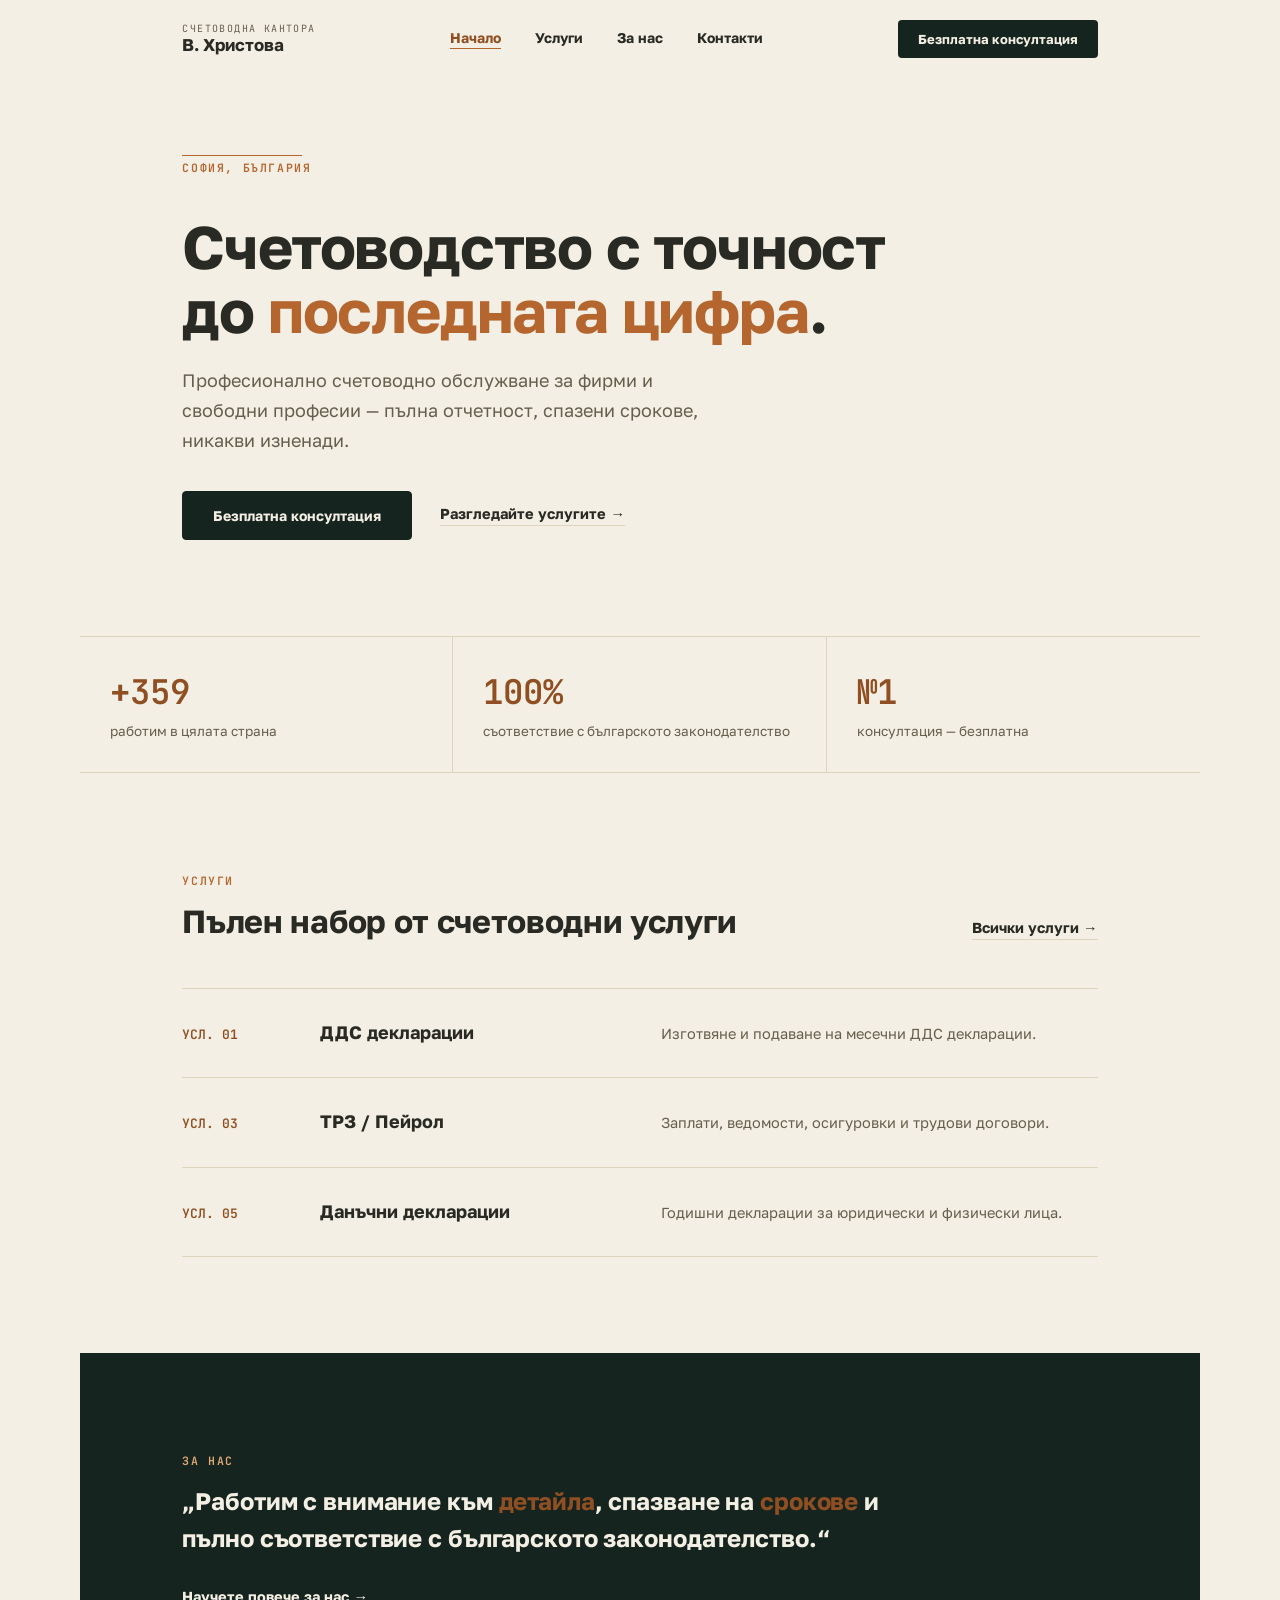
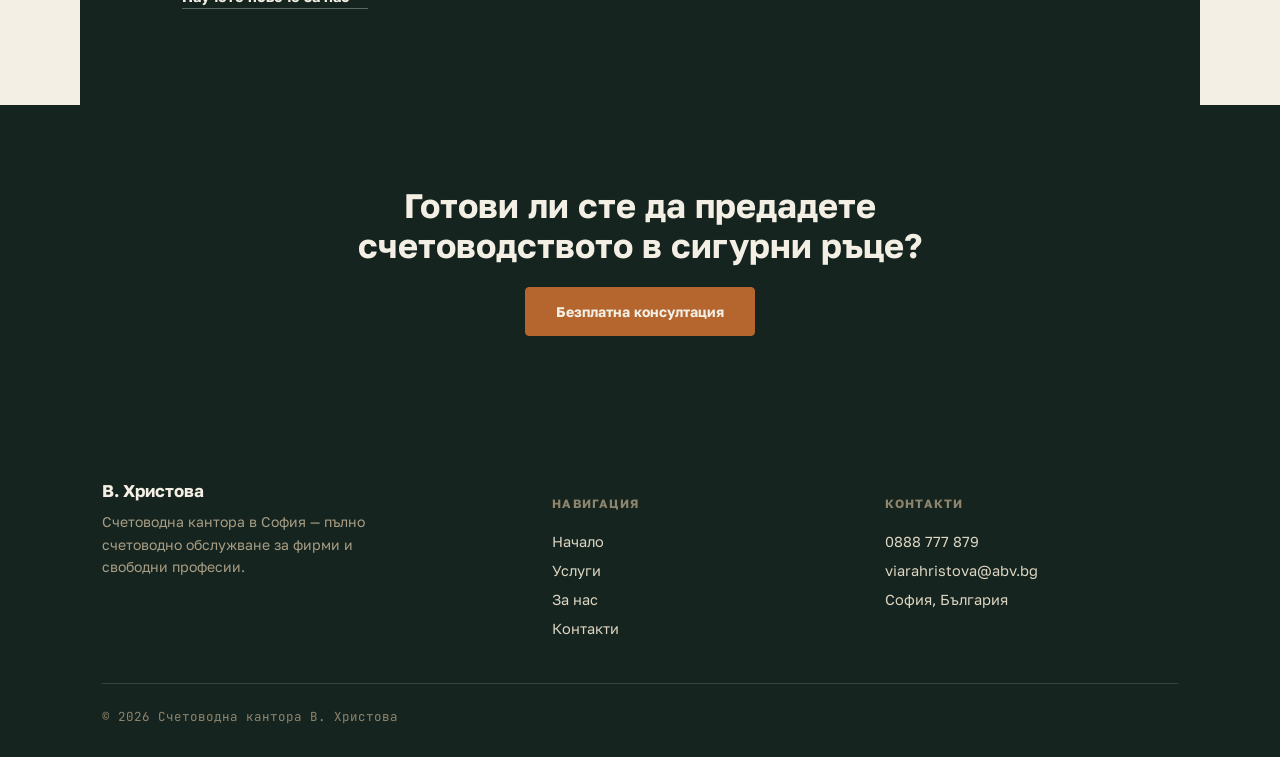
==== index.html @ 15d65c9d "Merge branch 'main' of https://github.com/g4hristov-111/g4hristov-111" ====
<!DOCTYPE html>
<html lang="bg">
<head>
<meta charset="UTF-8">
<meta name="viewport" content="width=device-width, initial-scale=1.0">
<title>Счетоводни Услуги в София | В. Христова</title>
<meta name="description" content="Счетоводни услуги за фирми и физически лица в София. Пълно счетоводно обслужване, ДДС декларации и данъчни консултации.">
<link rel="canonical" href="https://vhhristova.bg/">
<meta property="og:type" content="website">
<meta property="og:site_name" content="Счетоводна кантора В. Христова">
<meta property="og:title" content="Счетоводни Услуги в София | В. Христова">
<meta property="og:description" content="Счетоводни услуги за фирми и физически лица в София. Пълно счетоводно обслужване, ДДС декларации и данъчни консултации.">
<meta property="og:url" content="https://vhhristova.bg/">
<meta property="og:locale" content="bg_BG">
<meta name="twitter:card" content="summary">
<link rel="stylesheet" href="assets/style.css">
<script type="application/ld+json">
{
  "@context": "https://schema.org",
  "@type": "AccountingService",
  "name": "Счетоводна кантора В. Христова",
  "url": "https://vhhristova.bg/",
  "telephone": "+359888777879",
  "email": "info@vh-hristova.bg",
  "address": {
    "@type": "PostalAddress",
    "addressLocality": "София",
    "addressCountry": "BG"
  },
  "areaServed": "BG"
}
</script>
</head>
<body>

<header class="site-header">
  <div class="wrap">
    <a href="index.html" class="brand">
      <span class="brand-eyebrow">Счетоводна кантора</span>
      <span class="brand-name">В. Христова</span>
    </a>
    <nav class="nav-links">
      <a href="index.html" data-page="index.html">Начало</a>
      <a href="services.html" data-page="services.html">Услуги</a>
      <a href="about.html" data-page="about.html">За нас</a>
      <a href="contact.html" data-page="contact.html">Контакти</a>
      <a href="contact.html" class="btn nav-cta-mobile">Безплатна консултация</a>
    </nav>
    <a href="contact.html" class="nav-cta">Безплатна консултация</a>
    <button class="nav-toggle" aria-label="Отвори меню" aria-expanded="false">
      <span></span><span></span><span></span>
    </button>
  </div>
</header>

<section class="hero">
  <div class="hero-rule"></div>
  <span class="eyebrow">София, България</span>
  <h1>Счетоводство с&nbsp;точност до&nbsp;<span class="accent">последната цифра</span>.</h1>
  <p class="lede">Професионално счетоводно обслужване за фирми и свободни професии — пълна отчетност, спазени срокове, никакви изненади.</p>
  <div class="hero-actions">
    <a href="contact.html" class="btn">Безплатна консултация</a>
    <a href="services.html" class="link-arrow">Разгледайте услугите →</a>
  </div>
</section>

<div class="stats">
  <div class="stat reveal"><span class="stat-num num">+359</span><span class="stat-label">работим в цялата страна</span></div>
  <div class="stat reveal" style="--reveal-delay:.08s"><span class="stat-num num">100%</span><span class="stat-label">съответствие с българското законодателство</span></div>
  <div class="stat reveal" style="--reveal-delay:.16s"><span class="stat-num num">№1</span><span class="stat-label">консултация — безплатна</span></div>
</div>

<section class="section">
  <div class="section-head reveal">
    <div>
      <span class="eyebrow">Услуги</span>
      <h2>Пълен набор от счетоводни услуги</h2>
    </div>
    <a href="services.html" class="link-arrow">Всички услуги →</a>
  </div>
  <div class="svc-list">
    <div class="svc-row reveal">
      <span class="svc-code num">УСЛ. 01</span>
      <span class="svc-name">ДДС декларации</span>
      <span class="svc-desc">Изготвяне и подаване на месечни ДДС декларации.</span>
    </div>
    <div class="svc-row reveal" style="--reveal-delay:.06s">
      <span class="svc-code num">УСЛ. 03</span>
      <span class="svc-name">ТРЗ / Пейрол</span>
      <span class="svc-desc">Заплати, ведомости, осигуровки и трудови договори.</span>
    </div>
    <div class="svc-row reveal" style="--reveal-delay:.12s">
      <span class="svc-code num">УСЛ. 05</span>
      <span class="svc-name">Данъчни декларации</span>
      <span class="svc-desc">Годишни декларации за юридически и физически лица.</span>
    </div>
  </div>
</section>

<section class="section on-ink">
  <span class="eyebrow reveal">За нас</span>
  <p class="pull reveal">„Работим с внимание към <span class="accent">детайла</span>, спазване на <span class="accent">срокове</span> и пълно съответствие с българското законодателство.“</p>
  <div class="reveal" style="margin-top:30px;--reveal-delay:.1s">
    <a href="about.html" class="link-arrow" style="color:#f3efe4;border-color:rgba(255,255,255,0.3);">Научете повече за нас →</a>
  </div>
</section>

<div class="cta-band">
  <h2 class="reveal">Готови ли сте да предадете счетоводството в сигурни ръце?</h2>
  <a href="contact.html" class="btn reveal" style="--reveal-delay:.08s">Безплатна консултация</a>
</div>

<footer class="site-footer">
  <div class="footer-grid">
    <div class="footer-brand">
      <span class="brand-name">В. Христова</span>
      <p>Счетоводна кантора в София — пълно счетоводно обслужване за фирми и свободни професии.</p>
    </div>
    <div class="footer-col">
      <h4>Навигация</h4>
      <a href="index.html">Начало</a>
      <a href="services.html">Услуги</a>
      <a href="about.html">За нас</a>
      <a href="contact.html">Контакти</a>
    </div>
    <div class="footer-col">
      <h4>Контакти</h4>
      <a href="tel:0888777879">0888 777 879</a>
      <a href="mailto:viarahristova@abv.bg">viarahristova@abv.bg</a>
      <a href="#">София, България</a>
    </div>
  </div>
  <div class="footer-bottom">
    <span>© 2026 Счетоводна кантора В. Христова</span>
  </div>
</footer>

<script src="assets/script.js"></script>
</body>
</html>
---- assets/style.css ----
/* ===== fonts ===== */
@font-face{
  font-family:'Golos Text';
  font-style:normal;
  font-weight:400;
  font-display:swap;
  src:url(../fonts/golos-text-400-cyrillic.woff2) format('woff2');
  unicode-range:U+0301, U+0400-045F, U+0490-0491, U+04B0-04B1, U+2116;
}
@font-face{
  font-family:'Golos Text';
  font-style:normal;
  font-weight:400;
  font-display:swap;
  src:url(../fonts/golos-text-400-latin.woff2) format('woff2');
  unicode-range:U+0000-00FF, U+0131, U+0152-0153, U+02BB-02BC, U+02C6, U+02DA, U+02DC, U+2000-206F, U+20AC, U+2122;
}
@font-face{
  font-family:'Golos Text';
  font-style:normal;
  font-weight:700;
  font-display:swap;
  src:url(../fonts/golos-text-700-cyrillic.woff2) format('woff2');
  unicode-range:U+0301, U+0400-045F, U+0490-0491, U+04B0-04B1, U+2116;
}
@font-face{
  font-family:'Golos Text';
  font-style:normal;
  font-weight:700;
  font-display:swap;
  src:url(../fonts/golos-text-700-latin.woff2) format('woff2');
  unicode-range:U+0000-00FF, U+0131, U+0152-0153, U+02BB-02BC, U+02C6, U+02DA, U+02DC, U+2000-206F, U+20AC, U+2122;
}
@font-face{
  font-family:'JetBrains Mono';
  font-style:normal;
  font-weight:400;
  font-display:swap;
  src:url(../fonts/jetbrains-mono-400-cyrillic.woff2) format('woff2');
  unicode-range:U+0301, U+0400-045F, U+0490-0491, U+04B0-04B1, U+2116;
}
@font-face{
  font-family:'JetBrains Mono';
  font-style:normal;
  font-weight:400;
  font-display:swap;
  src:url(../fonts/jetbrains-mono-400-latin.woff2) format('woff2');
  unicode-range:U+0000-00FF, U+0131, U+0152-0153, U+02BB-02BC, U+02C6, U+02DA, U+02DC, U+2000-206F, U+20AC, U+2122;
}
@font-face{
  font-family:'JetBrains Mono';
  font-style:normal;
  font-weight:600;
  font-display:swap;
  src:url(../fonts/jetbrains-mono-600-cyrillic.woff2) format('woff2');
  unicode-range:U+0301, U+0400-045F, U+0490-0491, U+04B0-04B1, U+2116;
}
@font-face{
  font-family:'JetBrains Mono';
  font-style:normal;
  font-weight:600;
  font-display:swap;
  src:url(../fonts/jetbrains-mono-600-latin.woff2) format('woff2');
  unicode-range:U+0000-00FF, U+0131, U+0152-0153, U+02BB-02BC, U+02C6, U+02DA, U+02DC, U+2000-206F, U+20AC, U+2122;
}

/* ===== cross-document view transitions ===== */
@view-transition{
  navigation:auto;
}
::view-transition-old(root){
  animation:vt-out .32s cubic-bezier(.4,0,.2,1) both;
}
::view-transition-new(root){
  animation:vt-in .38s cubic-bezier(.2,0,.2,1) both;
}
@keyframes vt-out{to{opacity:0;transform:translateY(-8px);}}
@keyframes vt-in{from{opacity:0;transform:translateY(10px);}}
@media (prefers-reduced-motion: reduce){
  ::view-transition-old(root),::view-transition-new(root){animation:none;}
}

/* ===== tokens ===== */
:root{
  --ink:#16241f;
  --ink-soft:#3a4a41;
  --paper:#f3efe4;
  --paper-card:#fbf8f1;
  --copper:#b5652e;
  --copper-deep:#8f4f22;
  --graphite:#2a2a24;
  --muted:#665f4e;
  --line:#ddd4bd;
  --sans:'Golos Text',-apple-system,BlinkMacSystemFont,'Segoe UI',Helvetica,Arial,sans-serif;
  --mono:'JetBrains Mono',ui-monospace,SFMono-Regular,Menlo,Consolas,monospace;
}

*{box-sizing:border-box;}
html{scroll-behavior:smooth;}
@media (prefers-reduced-motion: reduce){html{scroll-behavior:auto;}}

body{
  margin:0;
  background:var(--paper);
  color:var(--graphite);
  font-family:var(--sans);
  -webkit-font-smoothing:antialiased;
}

h1,h2,h3{text-wrap:balance;margin:0;}
p{margin:0;}
a{color:inherit;}

.wrap{max-width:1120px;margin:0 auto;padding-left:8%;padding-right:8%;}

a:focus-visible,button:focus-visible{outline:2px solid var(--copper);outline-offset:3px;}

/* ===== eyebrow / mono utility ===== */
.eyebrow{
  font-family:var(--mono);
  font-size:11.5px;
  font-weight:600;
  letter-spacing:0.14em;
  text-transform:uppercase;
  color:var(--copper);
  display:inline-block;
  margin-bottom:14px;
}
.eyebrow.on-dark{color:#e0a875;}
.num{font-family:var(--mono);font-variant-numeric:tabular-nums;}

/* ===== header ===== */
.site-header{
  position:sticky;
  top:0;
  z-index:40;
  background:rgba(243,239,228,0.92);
  backdrop-filter:blur(8px);
  border-bottom:1px solid transparent;
  transition:border-color .25s ease, background .25s ease;
}
.site-header.is-scrolled{border-bottom-color:var(--line);}
.site-header .wrap{
  display:flex;
  align-items:center;
  justify-content:space-between;
  padding-top:20px;
  padding-bottom:20px;
}
.brand{
  display:flex;
  flex-direction:column;
  text-decoration:none;
  color:var(--graphite);
  line-height:1.2;
}
.brand .brand-eyebrow{
  font-family:var(--mono);
  font-size:10px;
  letter-spacing:0.14em;
  text-transform:uppercase;
  color:var(--muted);
}
.brand .brand-name{font-weight:700;font-size:17px;}

.nav-links{display:flex;align-items:center;gap:34px;}
.nav-links a{
  text-decoration:none;
  color:var(--graphite);
  font-size:14px;
  font-weight:600;
  position:relative;
  padding-bottom:3px;
}
.nav-links a::after{
  content:"";
  position:absolute;left:0;right:100%;bottom:0;
  height:1.5px;background:var(--copper);
  transition:right .25s cubic-bezier(.4,0,.2,1);
}
.nav-links a:hover::after,.nav-links a.is-active::after{right:0;}
.nav-links a.is-active{color:var(--copper-deep);}

.nav-cta{
  display:inline-flex;
  align-items:center;
  gap:8px;
  background:var(--ink);
  color:#f3efe4;
  text-decoration:none;
  padding:11px 20px;
  border-radius:4px;
  font-size:13px;
  font-weight:700;
  transition:background .2s ease, transform .2s ease;
}
.nav-cta:hover{background:var(--copper-deep);transform:translateY(-1px);}

.nav-toggle{display:none;}
.nav-links .nav-cta-mobile{display:none;}

/* ===== mobile nav ===== */
@media(max-width:860px){
  .nav-links{
    position:fixed;top:68px;left:0;right:0;
    background:var(--paper);
    border-bottom:1px solid var(--line);
    flex-direction:column;
    align-items:flex-start;
    gap:0;
    padding:8px 8% 20px;
    max-height:0;
    overflow:hidden;
    transition:max-height .3s ease;
  }
  .nav-links.is-open{max-height:320px;}
  .nav-links a{width:100%;padding:12px 0;}
  .nav-links a::after{display:none;}
  .nav-cta{display:none;}
  .nav-links .nav-cta-mobile{
    display:inline-flex;margin-top:10px;
  }
  .nav-toggle{
    display:flex;
    flex-direction:column;
    justify-content:center;
    gap:5px;
    width:34px;height:34px;
    background:none;border:none;cursor:pointer;
  }
  .nav-toggle span{
    display:block;height:1.5px;width:100%;
    background:var(--graphite);
    transition:transform .25s ease, opacity .25s ease;
  }
  .nav-toggle.is-open span:nth-child(1){transform:translateY(6.5px) rotate(45deg);}
  .nav-toggle.is-open span:nth-child(2){opacity:0;}
  .nav-toggle.is-open span:nth-child(3){transform:translateY(-6.5px) rotate(-45deg);}
}
@media(min-width:861px){.nav-toggle{display:none;}}

/* ===== reveal-on-scroll ===== */
.reveal{
  opacity:0;
  transform:translateY(16px);
  transition:opacity .6s cubic-bezier(.2,0,.2,1), transform .6s cubic-bezier(.2,0,.2,1);
  transition-delay:var(--reveal-delay,0s);
}
.reveal.is-visible{opacity:1;transform:translateY(0);}
@media (prefers-reduced-motion: reduce){
  .reveal{opacity:1;transform:none;transition:none;}
}

/* ===== hero ===== */
.hero{
  padding:76px 8% 96px;
  max-width:1120px;
  margin:0 auto;
}
.hero-rule{
  width:120px;height:1px;
  transform-origin:left;
  background:var(--copper);
}
@media (prefers-reduced-motion: no-preference){
  .hero-rule{
    animation:draw-rule 1s cubic-bezier(.3,0,.15,1) .15s both;
  }
}
@keyframes draw-rule{from{transform:scaleX(0);}to{transform:scaleX(1);}}

.hero h1{
  font-size:60px;
  font-weight:700;
  line-height:1.06;
  letter-spacing:-0.02em;
  max-width:820px;
  margin:26px 0 24px;
}
.hero .accent{color:var(--copper);}
.hero p.lede{
  font-size:18px;
  color:var(--muted);
  max-width:520px;
  line-height:1.65;
  margin-bottom:36px;
}
.hero-actions{display:flex;align-items:center;gap:28px;flex-wrap:wrap;}

.btn{
  display:inline-flex;align-items:center;gap:10px;
  background:var(--ink);color:#f3efe4;
  text-decoration:none;
  padding:15px 30px;
  border-radius:4px;
  font-size:14px;font-weight:700;
  border:1px solid var(--ink);
  cursor:pointer;
  transition:background .2s ease, transform .2s ease, color .2s ease, border-color .2s ease;
}
.btn:hover{background:var(--copper-deep);border-color:var(--copper-deep);transform:translateY(-1px);}
.btn.outline{background:transparent;color:var(--ink);}
.btn.outline:hover{background:var(--ink);color:#f3efe4;}

.link-arrow{
  display:inline-flex;align-items:center;gap:8px;
  text-decoration:none;color:var(--graphite);
  font-weight:700;font-size:14.5px;
  border-bottom:1px solid var(--line);
  padding-bottom:3px;
  transition:color .2s ease, border-color .2s ease, gap .2s ease;
}
.link-arrow:hover{color:var(--copper-deep);border-color:var(--copper-deep);gap:12px;}

/* ===== stat row ===== */
.stats{
  display:grid;grid-template-columns:repeat(3,1fr);
  border-top:1px solid var(--line);
  border-bottom:1px solid var(--line);
  max-width:1120px;margin:0 auto;
}
.stat{padding:32px 8%;text-align:left;}
.stat:not(:last-child){border-right:1px solid var(--line);}
.stat .stat-num{font-family:var(--mono);font-size:34px;font-weight:600;color:var(--copper-deep);display:block;margin-bottom:6px;}
.stat .stat-label{font-size:13.5px;color:var(--muted);}
@media(max-width:760px){
  .stats{grid-template-columns:1fr;}
  .stat:not(:last-child){border-right:none;border-bottom:1px solid var(--line);}
}

/* ===== sections ===== */
.section{padding:96px 8%;max-width:1120px;margin:0 auto;}
.section-head{
  display:flex;justify-content:space-between;align-items:flex-end;
  gap:24px;margin-bottom:48px;flex-wrap:wrap;
}
.section-head h2{font-size:32px;font-weight:700;letter-spacing:-0.01em;max-width:560px;}
.section.on-ink{background:var(--ink);color:#f3efe4;}
.section.on-ink .eyebrow{color:#e0a875;}

/* ===== services list (shared: home teaser + full page) ===== */
.svc-list{border-top:1px solid var(--line);}
.svc-row{
  display:grid;grid-template-columns:110px 1fr 1.4fr;gap:28px;
  padding:32px 0;border-bottom:1px solid var(--line);
  align-items:baseline;
  position:relative;
}
.svc-row::before{
  content:"";position:absolute;left:0;top:0;bottom:0;width:2px;
  background:var(--copper);transform:scaleY(0);transform-origin:top;
  transition:transform .3s cubic-bezier(.4,0,.2,1);
}
.svc-row:hover::before{transform:scaleY(1);}
.svc-code{font-family:var(--mono);font-size:13px;color:var(--copper-deep);font-weight:600;}
.svc-name{font-size:18px;font-weight:700;}
.svc-desc{font-size:14.5px;color:var(--muted);line-height:1.6;}
@media(max-width:760px){
  .svc-row{grid-template-columns:44px 1fr;}
  .svc-desc{grid-column:2;}
}

/* ===== about / pull quote ===== */
.pull{
  font-size:24px;line-height:1.55;font-weight:600;
  max-width:760px;letter-spacing:-0.005em;
}
.pull .accent{color:var(--copper-deep);}
.about-body{font-size:16.5px;line-height:1.75;color:var(--muted);max-width:640px;margin-top:26px;}

.values{display:grid;grid-template-columns:repeat(3,1fr);gap:1px;background:var(--line);margin-top:56px;border:1px solid var(--line);}
.value{background:var(--paper-card);padding:32px 26px;}
.value .value-num{font-family:var(--mono);font-size:12px;color:var(--copper);display:block;margin-bottom:14px;}
.value h3{font-size:16.5px;font-weight:700;margin-bottom:8px;}
.value p{font-size:14px;color:var(--muted);line-height:1.6;}
@media(max-width:760px){.values{grid-template-columns:1fr;}}

/* ===== contact ===== */
.contact-grid{display:grid;grid-template-columns:repeat(3,1fr);gap:1px;background:var(--line);border:1px solid var(--line);margin-top:12px;}
.contact-cell{background:var(--paper-card);padding:40px 30px;}
.contact-cell .eyebrow{margin-bottom:16px;}
.contact-cell a,.contact-cell span.value{
  font-family:var(--mono);
  font-size:19px;
  text-decoration:none;
  color:var(--graphite);
  display:inline-block;
}
.contact-cell a:hover{color:var(--copper-deep);}
@media(max-width:760px){.contact-grid{grid-template-columns:1fr;}}

/* ===== cta band ===== */
.cta-band{
  background:var(--ink);color:#f3efe4;
  padding:80px 8%;text-align:center;
}
.cta-band h2{font-size:34px;font-weight:700;margin-bottom:22px;max-width:640px;margin-left:auto;margin-right:auto;}
.cta-band .btn{background:var(--copper);border-color:var(--copper);}
.cta-band .btn:hover{background:var(--copper-deep);border-color:var(--copper-deep);}

/* ===== page header (non-home pages) ===== */
.page-head{padding:64px 8% 20px;max-width:1120px;margin:0 auto;}
.page-head h1{font-size:44px;font-weight:700;letter-spacing:-0.015em;max-width:640px;}

/* ===== footer ===== */
.site-footer{background:var(--ink);color:#cfc6b0;padding:64px 8% 32px;}
.footer-grid{
  display:grid;grid-template-columns:1.4fr 1fr 1fr;gap:40px;
  max-width:1120px;margin:0 auto;
  padding-bottom:40px;border-bottom:1px solid rgba(255,255,255,0.14);
}
.footer-brand .brand-name{color:#f3efe4;font-size:17px;font-weight:700;margin-bottom:10px;display:block;}
.footer-brand p{font-size:14px;line-height:1.6;color:#a79d84;max-width:320px;}
.footer-col h4{font-size:12px;text-transform:uppercase;letter-spacing:0.1em;color:#8d846d;margin-bottom:16px;font-weight:700;}
.footer-col a{display:block;text-decoration:none;color:#dcd5c2;font-size:14.5px;padding:6px 0;}
.footer-col a:hover{color:var(--copper);}
.footer-bottom{
  max-width:1120px;margin:0 auto;padding-top:24px;
  display:flex;justify-content:space-between;flex-wrap:wrap;gap:10px;
  font-size:12.5px;color:#8d846d;font-family:var(--mono);
}
@media(max-width:760px){
  .footer-grid{grid-template-columns:1fr;gap:32px;}
  .hero h1{font-size:36px;}
  .hero p.lede{font-size:16px;}
  .page-head h1{font-size:32px;}
  .section-head h2{font-size:26px;}
  .pull{font-size:20px;}
}
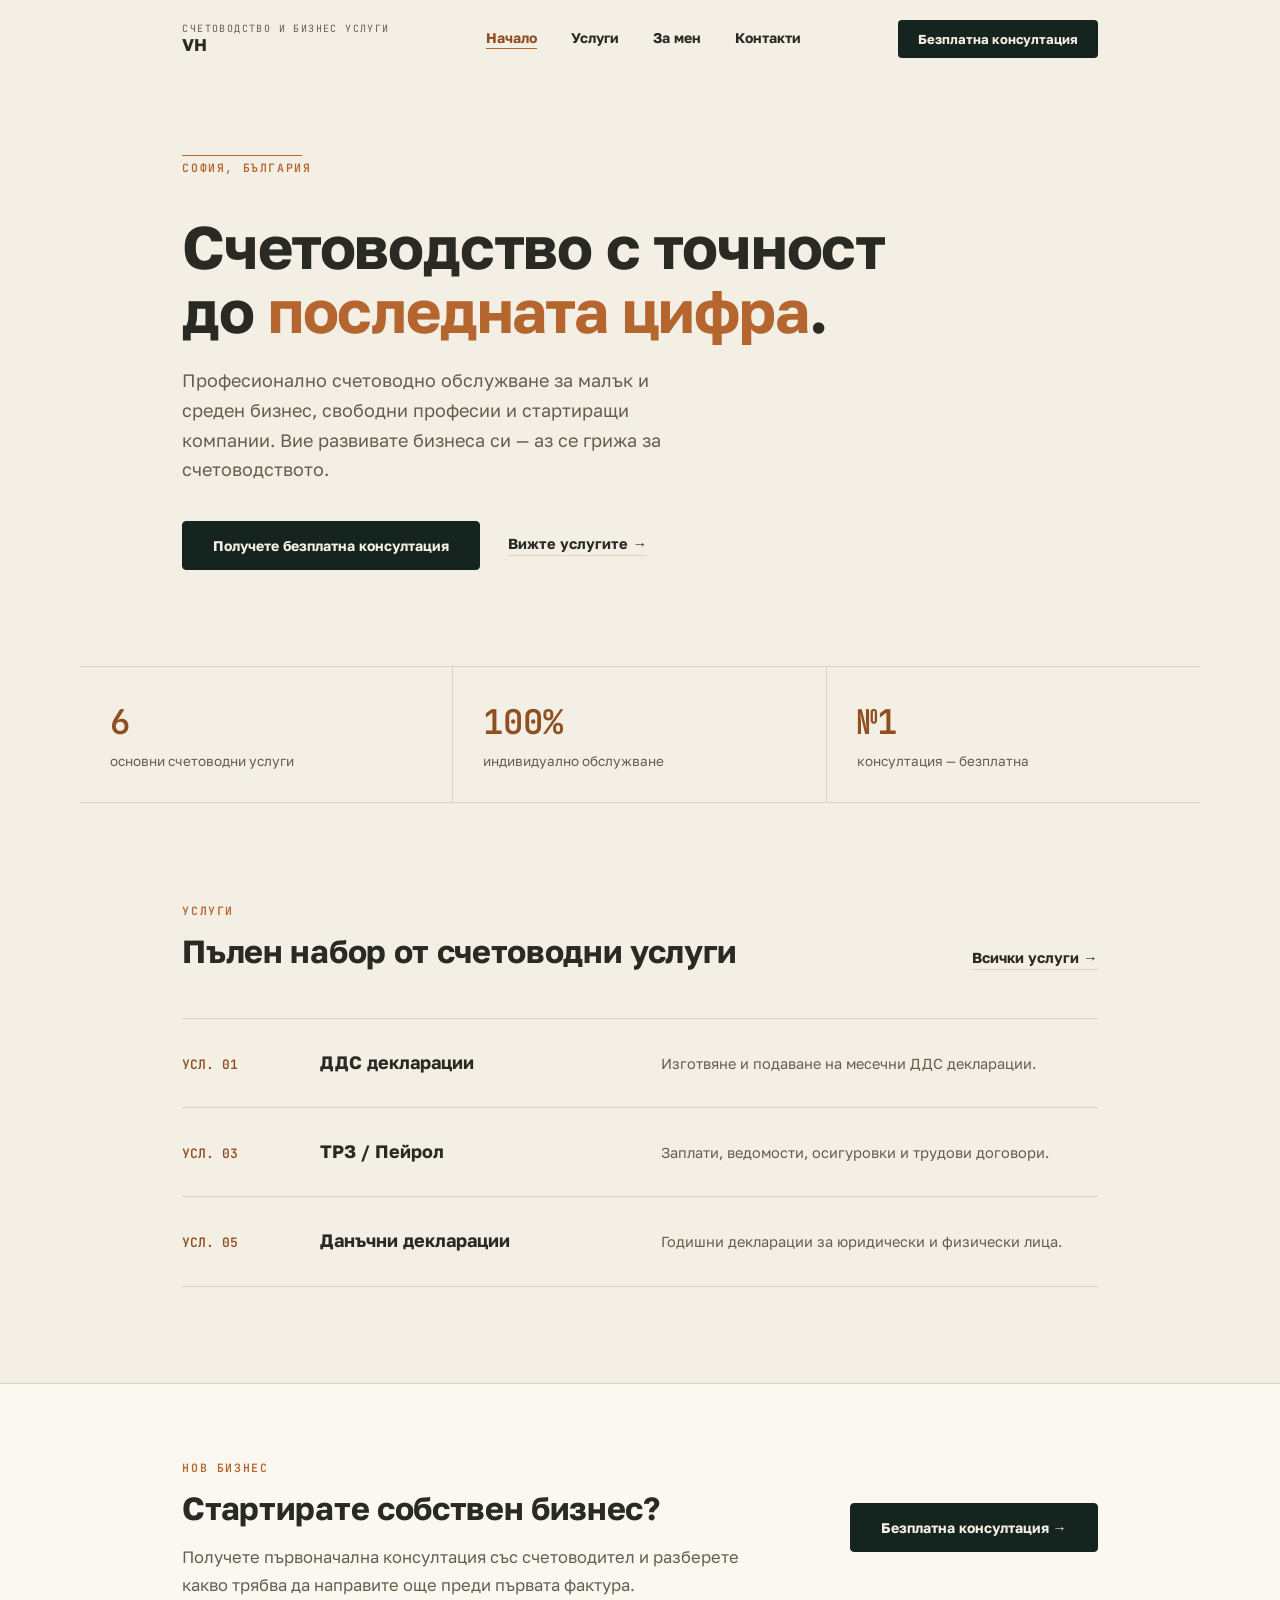
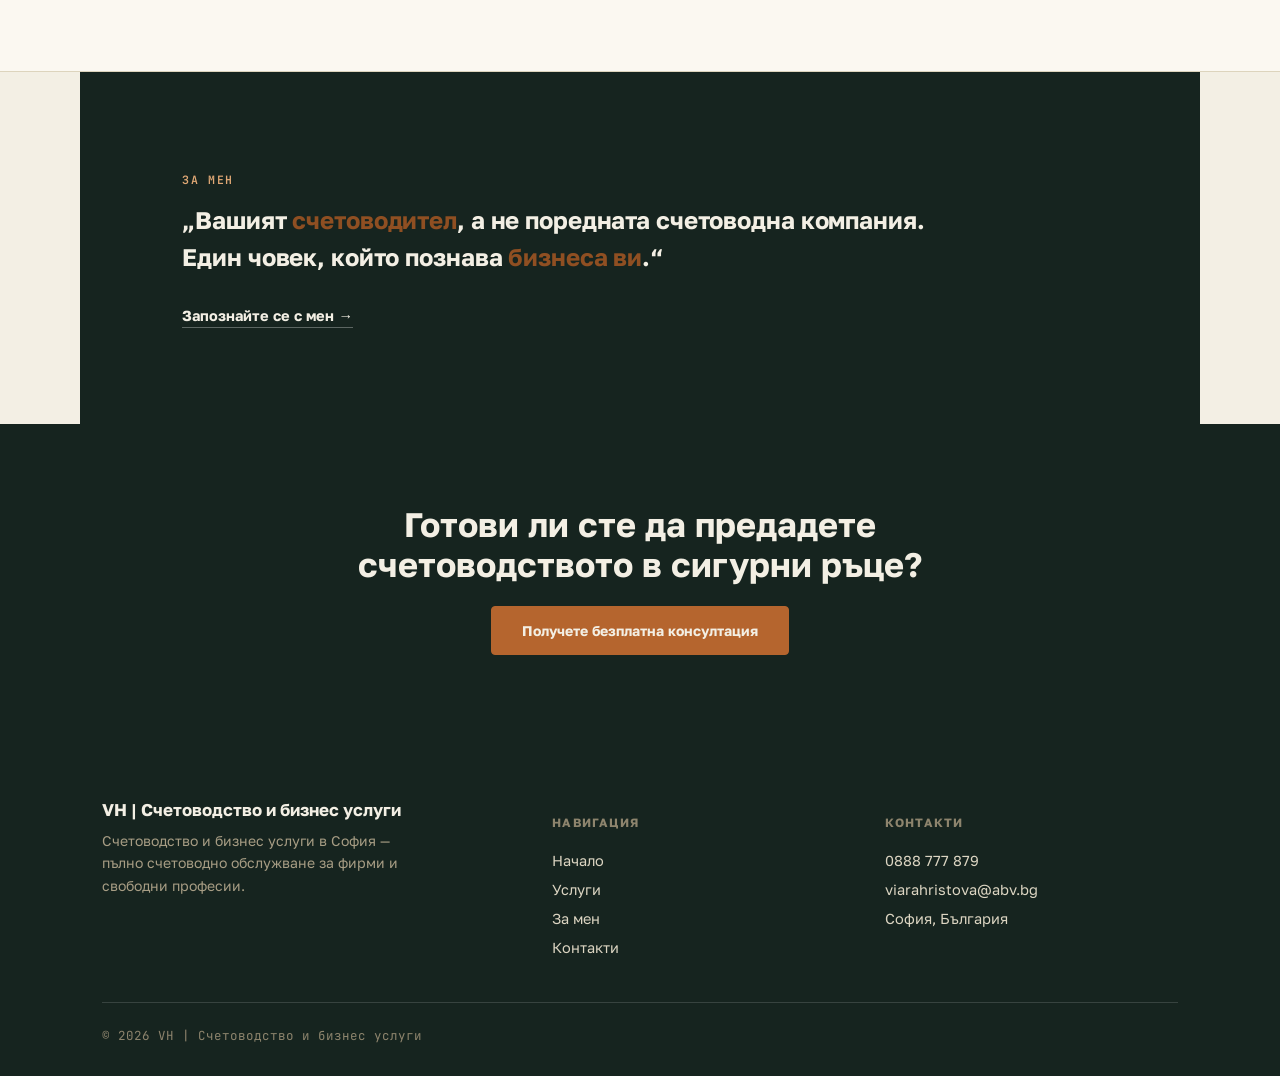
==== commit b4db787f: "Rebrand to VH, personal-accountant positioning, contact form - Rename to "VH | Счетоводство и бизнес" ====
--- a/index.html
+++ b/index.html
@@ -3,13 +3,15 @@
 <head>
 <meta charset="UTF-8">
 <meta name="viewport" content="width=device-width, initial-scale=1.0">
-<title>Счетоводни Услуги в София | В. Христова</title>
-<meta name="description" content="Счетоводни услуги за фирми и физически лица в София. Пълно счетоводно обслужване, ДДС декларации и данъчни консултации.">
+<meta name="google-site-verification" content="xC1aSWb-zoDy7ywswB2VRji5pYLmuvF_2EXOzpqRw1o" />
+<meta name="msvalidate.01" content="D0F1BC78159E9B62E5078E247769126C" />
+<title>Счетоводни услуги в София | VH Счетоводство и бизнес услуги</title>
+<meta name="description" content="Счетоводно обслужване в София за малък и среден бизнес, свободни професии и стартиращи фирми. ДДС, ТРЗ, данъчни декларации. Безплатна първа консултация.">
 <link rel="canonical" href="https://vhhristova.bg/">
 <meta property="og:type" content="website">
-<meta property="og:site_name" content="Счетоводна кантора В. Христова">
-<meta property="og:title" content="Счетоводни Услуги в София | В. Христова">
-<meta property="og:description" content="Счетоводни услуги за фирми и физически лица в София. Пълно счетоводно обслужване, ДДС декларации и данъчни консултации.">
+<meta property="og:site_name" content="VH | Счетоводство и бизнес услуги">
+<meta property="og:title" content="Счетоводни услуги в София | VH Счетоводство и бизнес услуги">
+<meta property="og:description" content="Счетоводно обслужване в София за малък и среден бизнес, свободни професии и стартиращи фирми. ДДС, ТРЗ, данъчни декларации. Безплатна първа консултация.">
 <meta property="og:url" content="https://vhhristova.bg/">
 <meta property="og:locale" content="bg_BG">
 <meta name="twitter:card" content="summary">
@@ -18,16 +20,20 @@
 {
   "@context": "https://schema.org",
   "@type": "AccountingService",
-  "name": "Счетоводна кантора В. Христова",
+  "name": "VH | Счетоводство и бизнес услуги",
+  "alternateName": "В. Христова",
   "url": "https://vhhristova.bg/",
   "telephone": "+359888777879",
-  "email": "info@vh-hristova.bg",
+  "email": "viarahristova@abv.bg",
   "address": {
     "@type": "PostalAddress",
     "addressLocality": "София",
     "addressCountry": "BG"
   },
-  "areaServed": "BG"
+  "areaServed": {
+    "@type": "City",
+    "name": "София"
+  }
 }
 </script>
 </head>
@@ -36,13 +42,13 @@
 <header class="site-header">
   <div class="wrap">
     <a href="index.html" class="brand">
-      <span class="brand-eyebrow">Счетоводна кантора</span>
-      <span class="brand-name">В. Христова</span>
+      <span class="brand-eyebrow">Счетоводство и бизнес услуги</span>
+      <span class="brand-name">VH</span>
     </a>
     <nav class="nav-links">
       <a href="index.html" data-page="index.html">Начало</a>
       <a href="services.html" data-page="services.html">Услуги</a>
-      <a href="about.html" data-page="about.html">За нас</a>
+      <a href="about.html" data-page="about.html">За мен</a>
       <a href="contact.html" data-page="contact.html">Контакти</a>
       <a href="contact.html" class="btn nav-cta-mobile">Безплатна консултация</a>
     </nav>
@@ -57,16 +63,16 @@
   <div class="hero-rule"></div>
   <span class="eyebrow">София, България</span>
   <h1>Счетоводство с&nbsp;точност до&nbsp;<span class="accent">последната цифра</span>.</h1>
-  <p class="lede">Професионално счетоводно обслужване за фирми и свободни професии — пълна отчетност, спазени срокове, никакви изненади.</p>
+  <p class="lede">Професионално счетоводно обслужване за малък и среден бизнес, свободни професии и стартиращи компании. Вие развивате бизнеса си — аз се грижа за счетоводството.</p>
   <div class="hero-actions">
-    <a href="contact.html" class="btn">Безплатна консултация</a>
-    <a href="services.html" class="link-arrow">Разгледайте услугите →</a>
+    <a href="contact.html" class="btn">Получете безплатна консултация</a>
+    <a href="services.html" class="link-arrow">Вижте услугите →</a>
   </div>
 </section>
 
 <div class="stats">
-  <div class="stat reveal"><span class="stat-num num">+359</span><span class="stat-label">работим в цялата страна</span></div>
-  <div class="stat reveal" style="--reveal-delay:.08s"><span class="stat-num num">100%</span><span class="stat-label">съответствие с българското законодателство</span></div>
+  <div class="stat reveal"><span class="stat-num num">6</span><span class="stat-label">основни счетоводни услуги</span></div>
+  <div class="stat reveal" style="--reveal-delay:.08s"><span class="stat-num num">100%</span><span class="stat-label">индивидуално обслужване</span></div>
   <div class="stat reveal" style="--reveal-delay:.16s"><span class="stat-num num">№1</span><span class="stat-label">консултация — безплатна</span></div>
 </div>
 
@@ -97,30 +103,43 @@
   </div>
 </section>
 
+<div class="startup">
+  <div class="section">
+    <div class="startup-inner">
+      <div>
+        <span class="eyebrow reveal">Нов бизнес</span>
+        <h2 class="reveal">Стартирате собствен бизнес?</h2>
+        <p class="reveal" style="--reveal-delay:.06s">Получете първоначална консултация със счетоводител и разберете какво трябва да направите още преди първата фактура.</p>
+      </div>
+      <a href="contact.html" class="btn reveal" style="--reveal-delay:.12s">Безплатна консултация →</a>
+    </div>
+  </div>
+</div>
+
 <section class="section on-ink">
-  <span class="eyebrow reveal">За нас</span>
-  <p class="pull reveal">„Работим с внимание към <span class="accent">детайла</span>, спазване на <span class="accent">срокове</span> и пълно съответствие с българското законодателство.“</p>
+  <span class="eyebrow reveal">За мен</span>
+  <p class="pull reveal">„Вашият <span class="accent">счетоводител</span>, а не поредната счетоводна компания. Един човек, който познава <span class="accent">бизнеса ви</span>.“</p>
   <div class="reveal" style="margin-top:30px;--reveal-delay:.1s">
-    <a href="about.html" class="link-arrow" style="color:#f3efe4;border-color:rgba(255,255,255,0.3);">Научете повече за нас →</a>
+    <a href="about.html" class="link-arrow" style="color:#f3efe4;border-color:rgba(255,255,255,0.3);">Запознайте се с мен →</a>
   </div>
 </section>
 
 <div class="cta-band">
   <h2 class="reveal">Готови ли сте да предадете счетоводството в сигурни ръце?</h2>
-  <a href="contact.html" class="btn reveal" style="--reveal-delay:.08s">Безплатна консултация</a>
+  <a href="contact.html" class="btn reveal" style="--reveal-delay:.08s">Получете безплатна консултация</a>
 </div>
 
 <footer class="site-footer">
   <div class="footer-grid">
     <div class="footer-brand">
-      <span class="brand-name">В. Христова</span>
-      <p>Счетоводна кантора в София — пълно счетоводно обслужване за фирми и свободни професии.</p>
+      <span class="brand-name">VH | Счетоводство и бизнес услуги</span>
+      <p>Счетоводство и бизнес услуги в София — пълно счетоводно обслужване за фирми и свободни професии.</p>
     </div>
     <div class="footer-col">
       <h4>Навигация</h4>
       <a href="index.html">Начало</a>
       <a href="services.html">Услуги</a>
-      <a href="about.html">За нас</a>
+      <a href="about.html">За мен</a>
       <a href="contact.html">Контакти</a>
     </div>
     <div class="footer-col">
@@ -131,7 +150,7 @@
     </div>
   </div>
   <div class="footer-bottom">
-    <span>© 2026 Счетоводна кантора В. Христова</span>
+    <span>© 2026 VH | Счетоводство и бизнес услуги</span>
   </div>
 </footer>
 
--- a/assets/style.css
+++ b/assets/style.css
@@ -378,7 +378,7 @@
 /* ===== contact ===== */
 .contact-grid{display:grid;grid-template-columns:repeat(3,1fr);gap:1px;background:var(--line);border:1px solid var(--line);margin-top:12px;}
 .contact-cell{background:var(--paper-card);padding:40px 30px;}
-.contact-cell .eyebrow{margin-bottom:16px;}
+.contact-cell .eyebrow{display:block;margin-bottom:16px;}
 .contact-cell a,.contact-cell span.value{
   font-family:var(--mono);
   font-size:19px;
@@ -386,8 +386,47 @@
   color:var(--graphite);
   display:inline-block;
 }
+.contact-cell span.value{padding:0;background:none;}
 .contact-cell a:hover{color:var(--copper-deep);}
 @media(max-width:760px){.contact-grid{grid-template-columns:1fr;}}
+
+/* ===== new-business band (home) ===== */
+.startup{background:var(--paper-card);border-top:1px solid var(--line);border-bottom:1px solid var(--line);}
+.startup .section{padding-top:72px;padding-bottom:72px;}
+.startup-inner{display:flex;justify-content:space-between;align-items:center;gap:40px;flex-wrap:wrap;}
+.startup h2{font-size:32px;font-weight:700;letter-spacing:-0.01em;max-width:560px;}
+.startup p{font-size:16.5px;line-height:1.7;color:var(--muted);max-width:560px;margin-top:16px;}
+
+/* ===== contact form ===== */
+.contact-form{margin-top:64px;max-width:760px;}
+.contact-form h2{font-size:28px;font-weight:700;letter-spacing:-0.01em;margin-bottom:10px;}
+.contact-form .form-note{font-size:15.5px;line-height:1.6;color:var(--muted);margin-bottom:28px;}
+.form-grid{display:grid;grid-template-columns:1fr 1fr;gap:20px;margin-bottom:22px;}
+.field{display:flex;flex-direction:column;gap:8px;}
+.field.full{grid-column:1 / -1;}
+.field label{
+  font-family:var(--mono);font-size:11.5px;font-weight:600;
+  letter-spacing:0.1em;text-transform:uppercase;color:var(--muted);
+}
+.field input,.field select,.field textarea{
+  font:inherit;font-size:16px;color:var(--graphite);
+  background:var(--paper-card);
+  border:1px solid var(--line);border-radius:4px;
+  padding:13px 14px;width:100%;
+  transition:border-color .2s ease, box-shadow .2s ease;
+}
+.field textarea{min-height:130px;resize:vertical;}
+.field input:focus,.field select:focus,.field textarea:focus{
+  outline:none;border-color:var(--copper);
+  box-shadow:0 0 0 3px rgba(181,101,46,0.15);
+}
+.consent{display:flex;gap:10px;align-items:flex-start;font-size:13.5px;line-height:1.55;color:var(--muted);cursor:pointer;}
+.consent input{margin-top:3px;accent-color:var(--copper);flex:none;}
+.form-actions{margin-top:26px;}
+@media(max-width:760px){
+  .form-grid{grid-template-columns:1fr;}
+  .startup h2{font-size:26px;}
+}
 
 /* ===== cta band ===== */
 .cta-band{
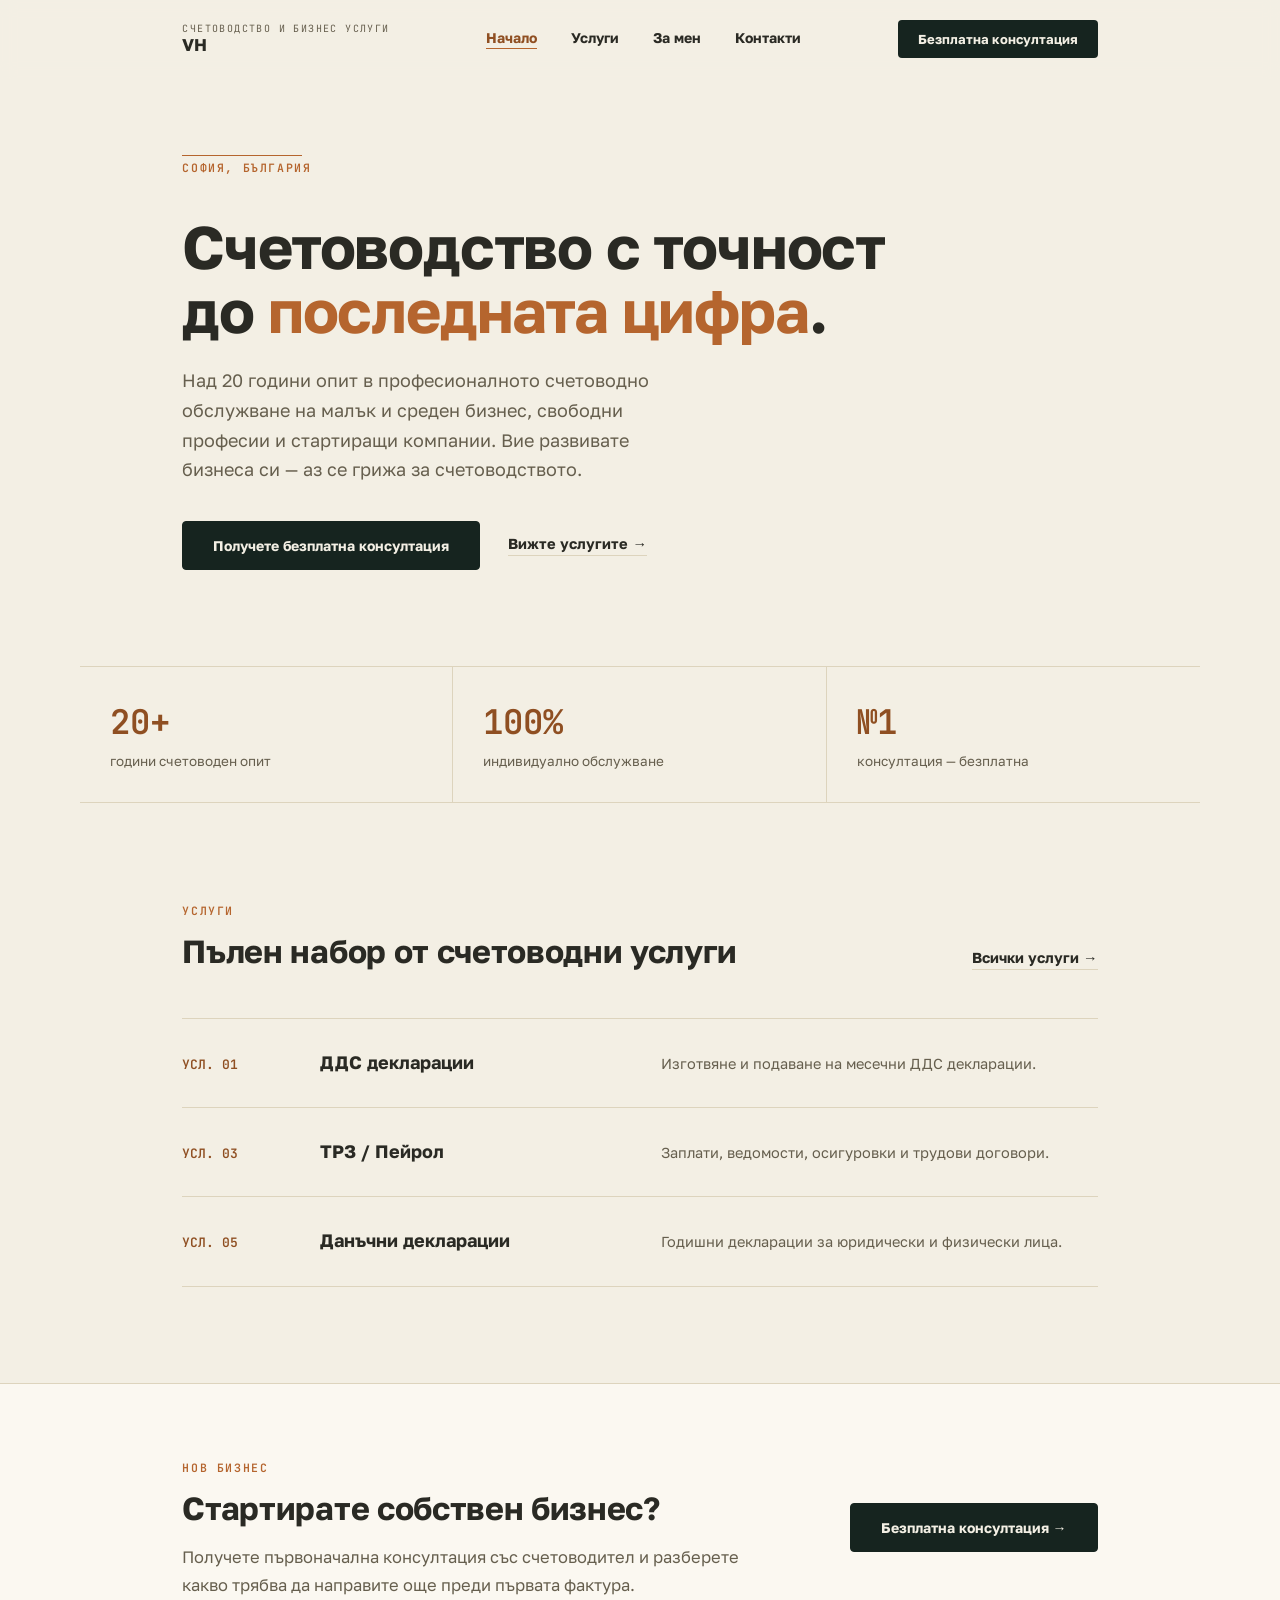
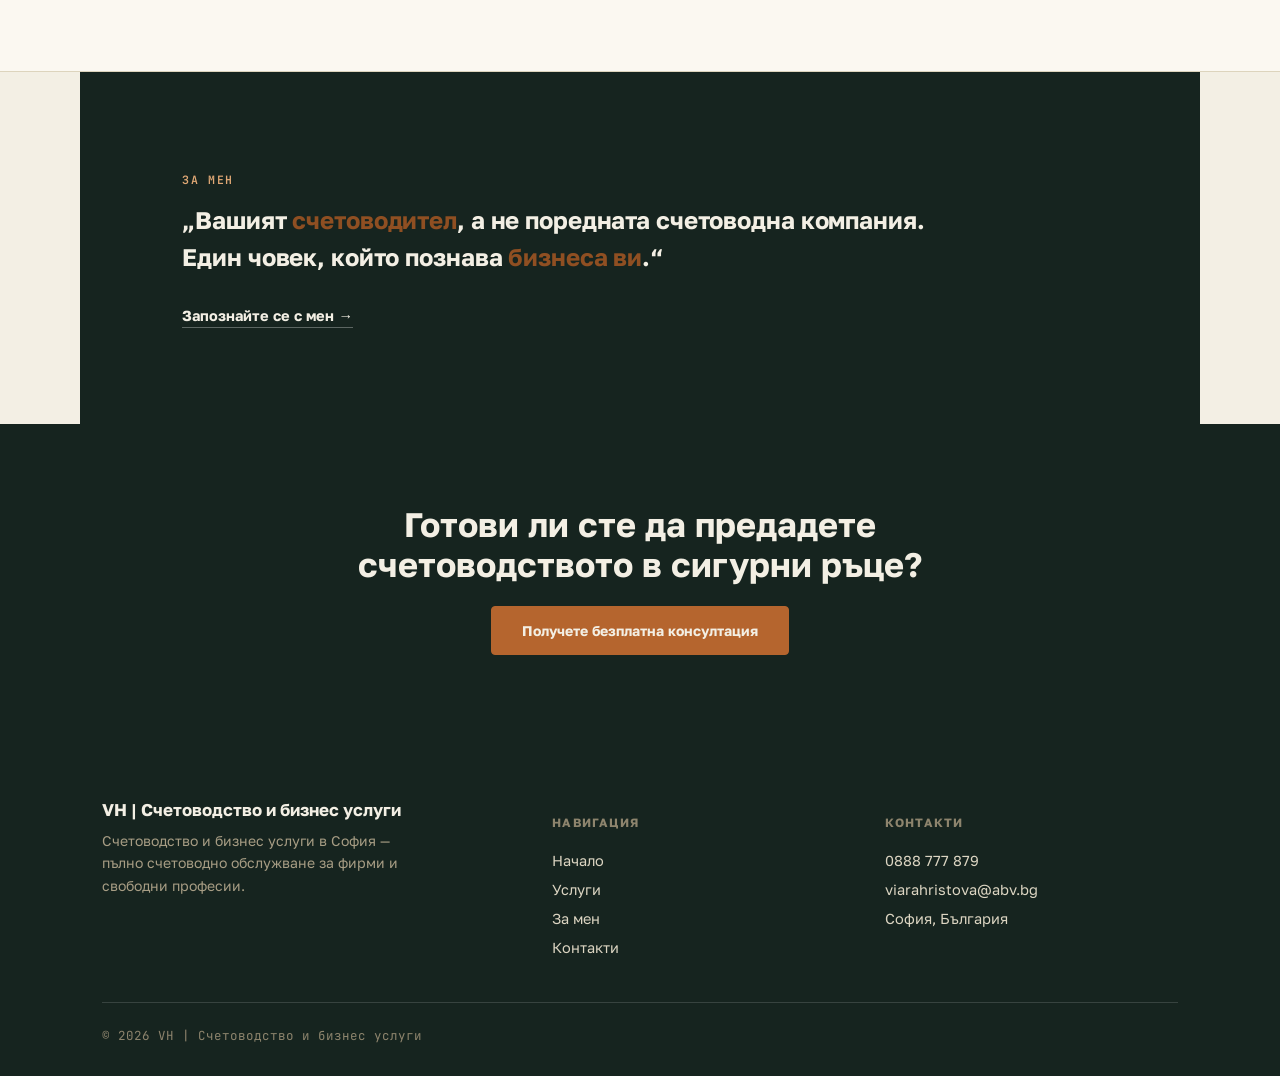
==== commit 675e7ae7: "Add 20+ years experience, fix canonical URLs and sitemap Co-Authored-By: Claude Opus 5.5 <noreply@an" ====
--- a/index.html
+++ b/index.html
@@ -6,12 +6,12 @@
 <meta name="google-site-verification" content="xC1aSWb-zoDy7ywswB2VRji5pYLmuvF_2EXOzpqRw1o" />
 <meta name="msvalidate.01" content="D0F1BC78159E9B62E5078E247769126C" />
 <title>Счетоводни услуги в София | VH Счетоводство и бизнес услуги</title>
-<meta name="description" content="Счетоводно обслужване в София за малък и среден бизнес, свободни професии и стартиращи фирми. ДДС, ТРЗ, данъчни декларации. Безплатна първа консултация.">
+<meta name="description" content="Над 20 години опит. Счетоводно обслужване в София за малък и среден бизнес, свободни професии и стартиращи фирми. ДДС, ТРЗ, данъчни декларации. Безплатна първа консултация.">
 <link rel="canonical" href="https://vhhristova.bg/">
 <meta property="og:type" content="website">
 <meta property="og:site_name" content="VH | Счетоводство и бизнес услуги">
 <meta property="og:title" content="Счетоводни услуги в София | VH Счетоводство и бизнес услуги">
-<meta property="og:description" content="Счетоводно обслужване в София за малък и среден бизнес, свободни професии и стартиращи фирми. ДДС, ТРЗ, данъчни декларации. Безплатна първа консултация.">
+<meta property="og:description" content="Над 20 години опит. Счетоводно обслужване в София за малък и среден бизнес, свободни професии и стартиращи фирми. ДДС, ТРЗ, данъчни декларации. Безплатна първа консултация.">
 <meta property="og:url" content="https://vhhristova.bg/">
 <meta property="og:locale" content="bg_BG">
 <meta name="twitter:card" content="summary">
@@ -63,7 +63,7 @@
   <div class="hero-rule"></div>
   <span class="eyebrow">София, България</span>
   <h1>Счетоводство с&nbsp;точност до&nbsp;<span class="accent">последната цифра</span>.</h1>
-  <p class="lede">Професионално счетоводно обслужване за малък и среден бизнес, свободни професии и стартиращи компании. Вие развивате бизнеса си — аз се грижа за счетоводството.</p>
+  <p class="lede">Над 20 години опит в професионалното счетоводно обслужване на малък и среден бизнес, свободни професии и стартиращи компании. Вие развивате бизнеса си — аз се грижа за счетоводството.</p>
   <div class="hero-actions">
     <a href="contact.html" class="btn">Получете безплатна консултация</a>
     <a href="services.html" class="link-arrow">Вижте услугите →</a>
@@ -71,7 +71,7 @@
 </section>
 
 <div class="stats">
-  <div class="stat reveal"><span class="stat-num num">6</span><span class="stat-label">основни счетоводни услуги</span></div>
+  <div class="stat reveal"><span class="stat-num num">20+</span><span class="stat-label">години счетоводен опит</span></div>
   <div class="stat reveal" style="--reveal-delay:.08s"><span class="stat-num num">100%</span><span class="stat-label">индивидуално обслужване</span></div>
   <div class="stat reveal" style="--reveal-delay:.16s"><span class="stat-num num">№1</span><span class="stat-label">консултация — безплатна</span></div>
 </div>
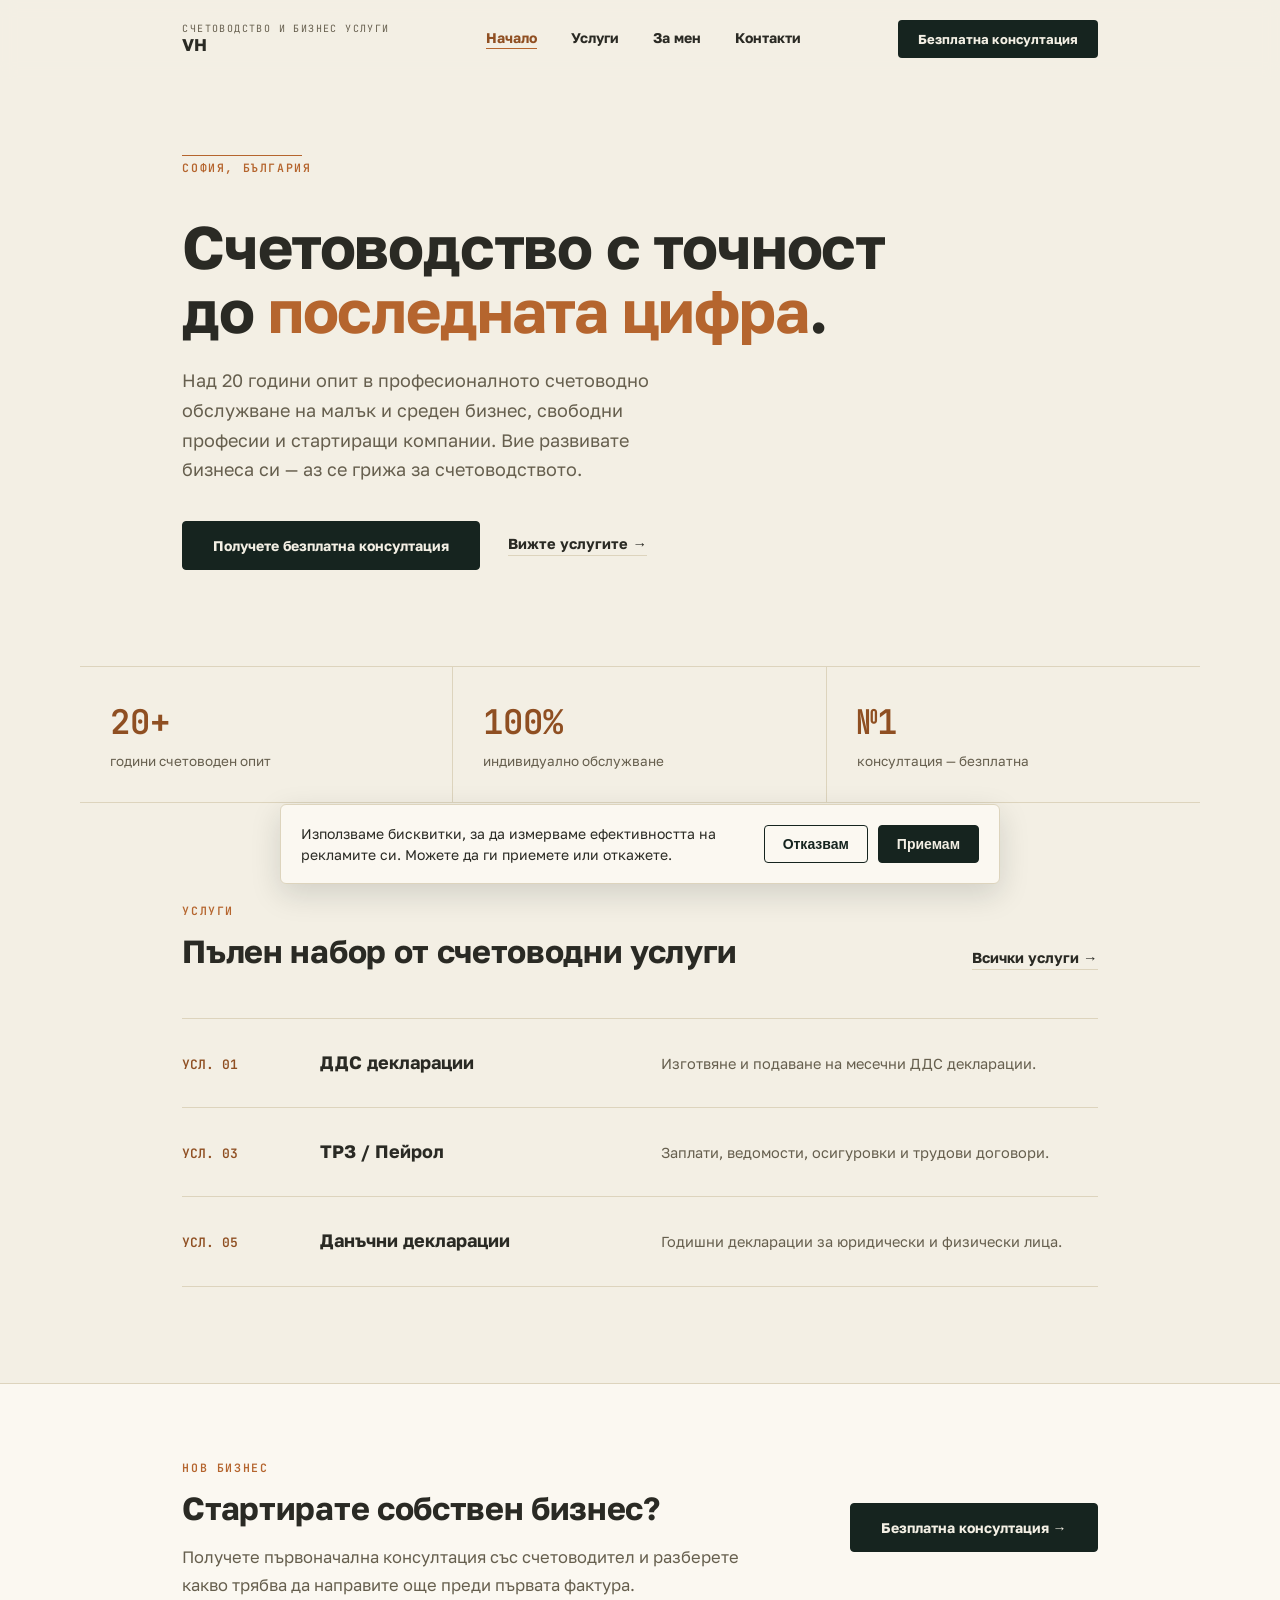
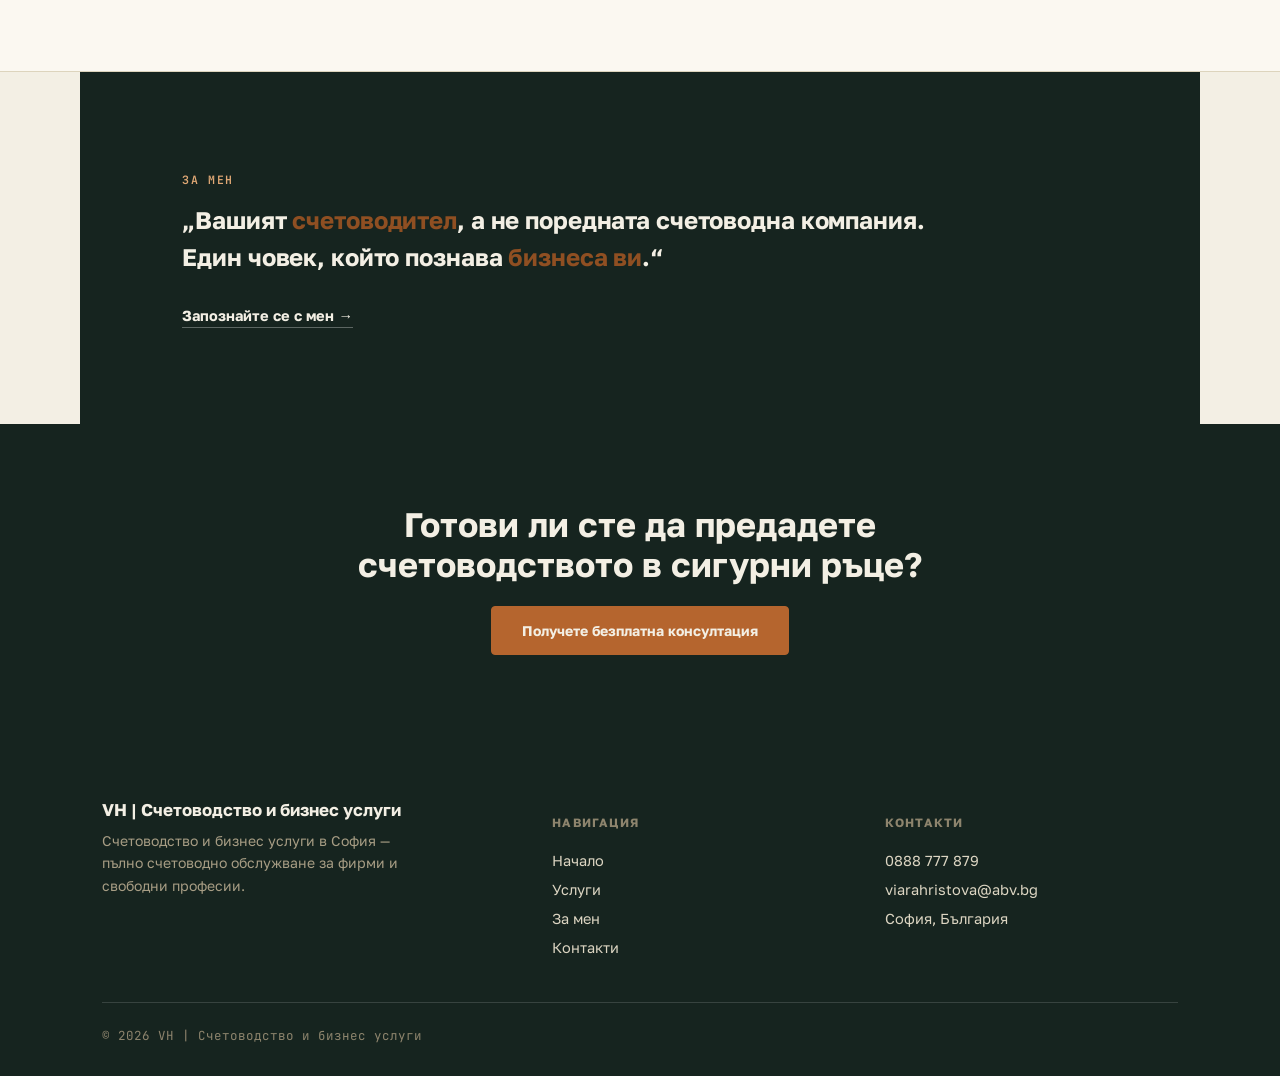
==== commit c42523f8: "Add Google Ads tag (AW-18490693279), consent banner and conversion tracking Co-Authored-By: Claude O" ====
--- a/index.html
+++ b/index.html
@@ -1,6 +1,15 @@
 <!DOCTYPE html>
 <html lang="bg">
 <head>
+<!-- Google tag (gtag.js) + Consent Mode v2 -->
+<script>
+window.dataLayer=window.dataLayer||[];function gtag(){dataLayer.push(arguments);}
+gtag('consent','default',{ad_storage:'denied',ad_user_data:'denied',ad_personalization:'denied',analytics_storage:'denied',wait_for_update:500});
+try{if(localStorage.getItem('vh-consent')==='granted'){gtag('consent','update',{ad_storage:'granted',ad_user_data:'granted',ad_personalization:'granted',analytics_storage:'granted'});}}catch(e){}
+gtag('js',new Date());
+gtag('config','AW-18490693279');
+</script>
+<script async src="https://www.googletagmanager.com/gtag/js?id=AW-18490693279"></script>
 <meta charset="UTF-8">
 <meta name="viewport" content="width=device-width, initial-scale=1.0">
 <meta name="google-site-verification" content="xC1aSWb-zoDy7ywswB2VRji5pYLmuvF_2EXOzpqRw1o" />
--- a/assets/style.css
+++ b/assets/style.css
@@ -466,3 +466,17 @@
   .section-head h2{font-size:26px;}
   .pull{font-size:20px;}
 }
+
+/* ===== cookie banner ===== */
+.cookie-bar{
+  position:fixed;left:16px;right:16px;bottom:16px;z-index:1000;
+  max-width:720px;margin:0 auto;
+  background:var(--paper-card);color:var(--graphite);
+  border:1px solid var(--line);border-radius:6px;
+  box-shadow:0 10px 30px rgba(22,36,31,.15);
+  padding:18px 20px;
+  display:flex;align-items:center;gap:18px;flex-wrap:wrap;
+}
+.cookie-bar p{margin:0;flex:1 1 280px;font-size:14px;line-height:1.5;}
+.cookie-actions{display:flex;gap:10px;}
+.cookie-bar .btn{padding:10px 18px;}
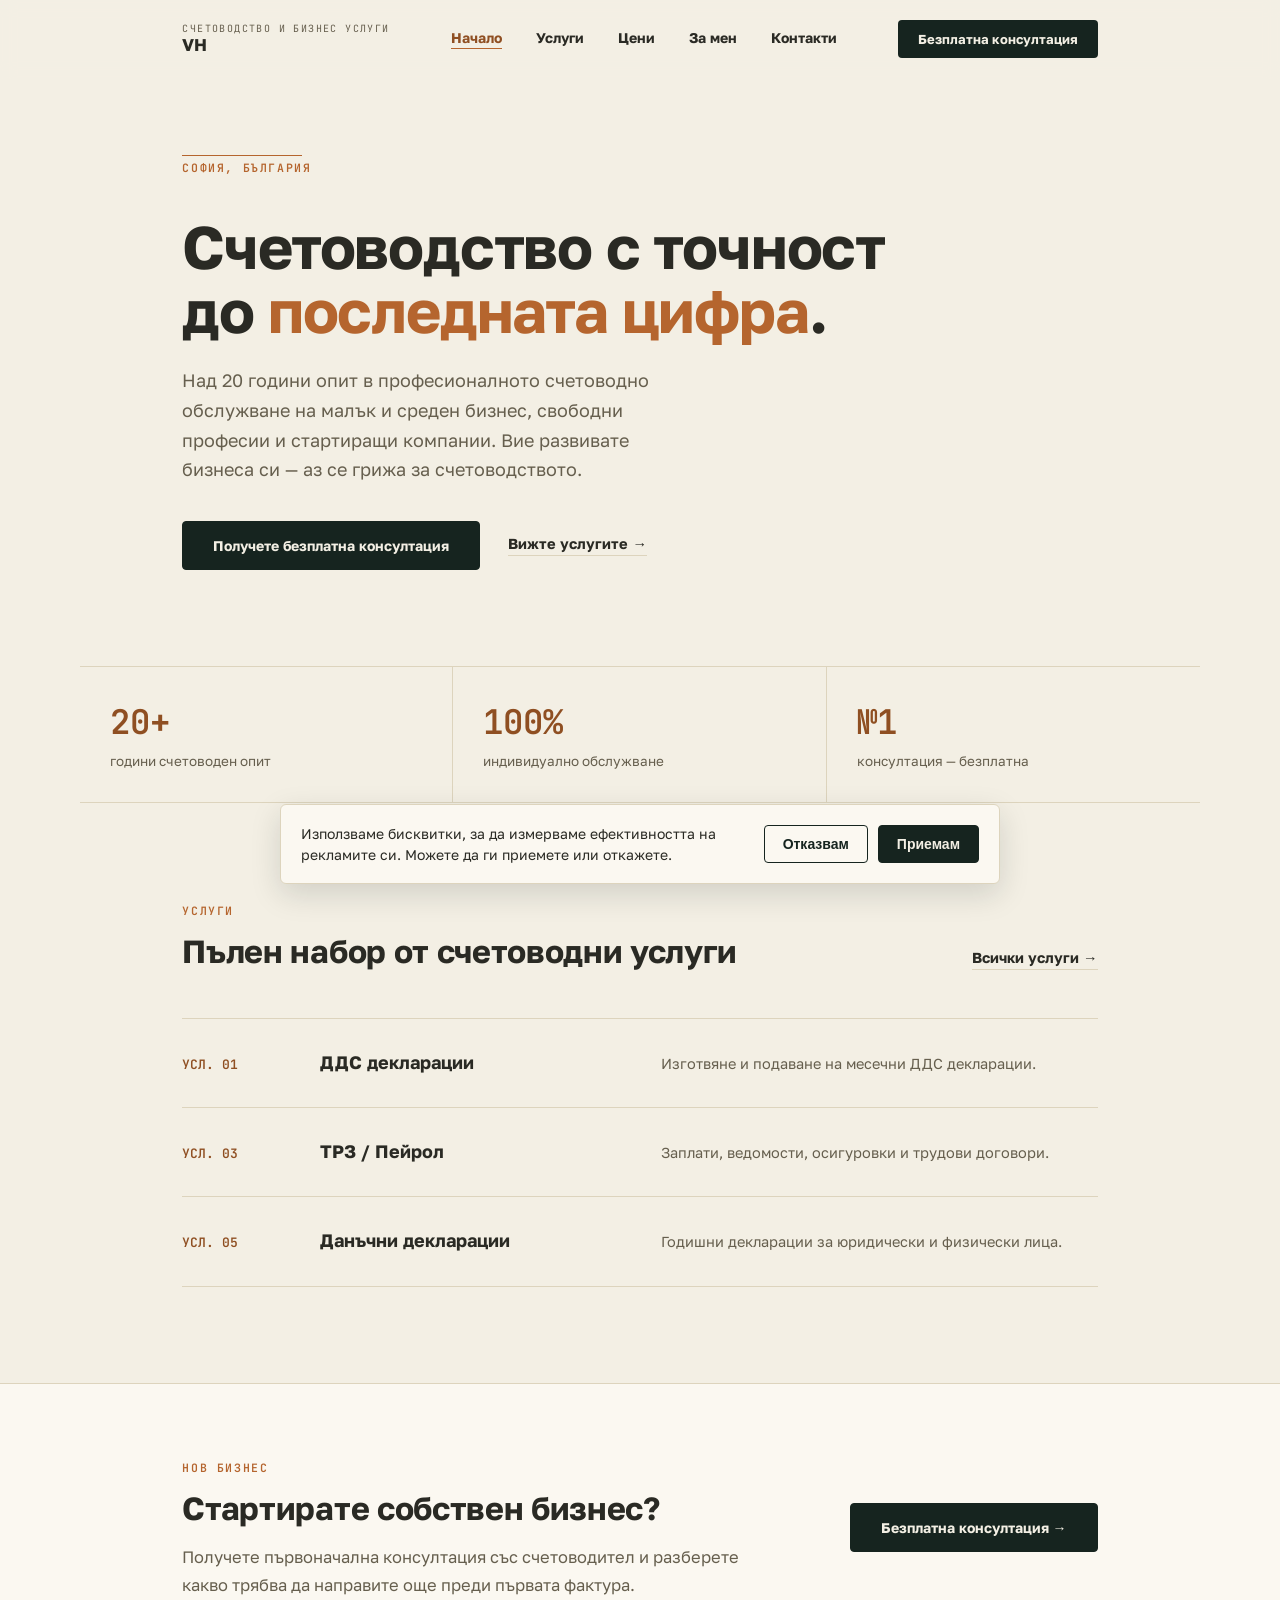
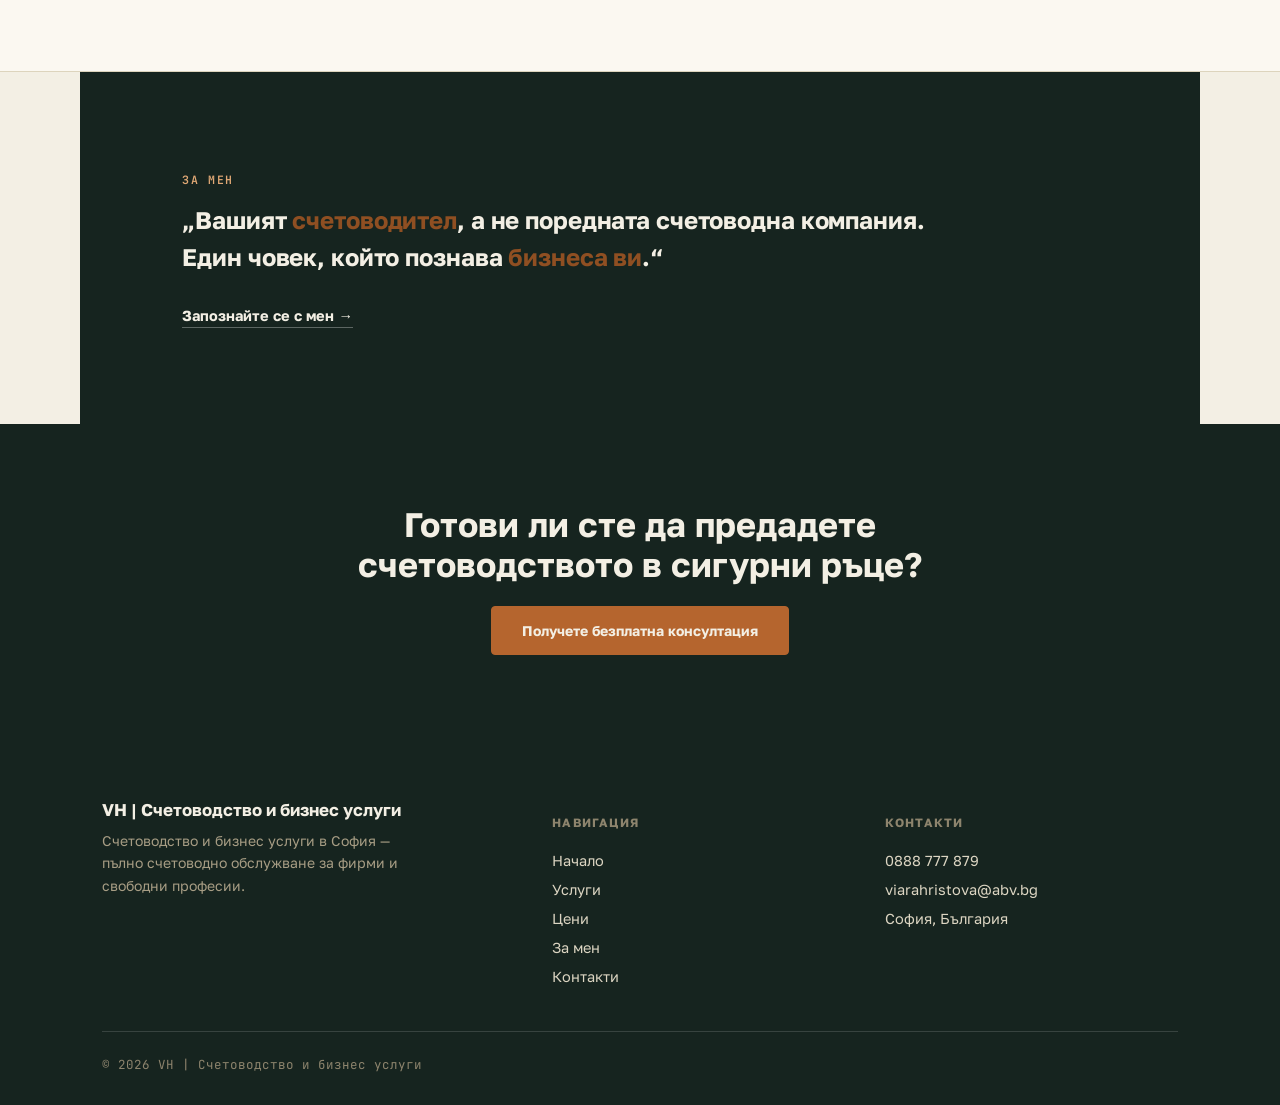
==== commit 341557e2: "Add prices page, link it in navigation and sitemap, fix mobile menu Co-Authored-By: Claude Opus 5.5 " ====
--- a/index.html
+++ b/index.html
@@ -57,6 +57,7 @@
     <nav class="nav-links">
       <a href="index.html" data-page="index.html">Начало</a>
       <a href="services.html" data-page="services.html">Услуги</a>
+      <a href="prices.html" data-page="prices.html">Цени</a>
       <a href="about.html" data-page="about.html">За мен</a>
       <a href="contact.html" data-page="contact.html">Контакти</a>
       <a href="contact.html" class="btn nav-cta-mobile">Безплатна консултация</a>
@@ -148,6 +149,7 @@
       <h4>Навигация</h4>
       <a href="index.html">Начало</a>
       <a href="services.html">Услуги</a>
+      <a href="prices.html">Цени</a>
       <a href="about.html">За мен</a>
       <a href="contact.html">Контакти</a>
     </div>
--- a/assets/style.css
+++ b/assets/style.css
@@ -204,22 +204,25 @@
   .nav-links{
     position:fixed;top:68px;left:0;right:0;
     background:var(--paper);
-    border-bottom:1px solid var(--line);
+    border-bottom:1px solid transparent;
     flex-direction:column;
     align-items:flex-start;
     gap:0;
-    padding:8px 8% 20px;
+    padding:0 8%;
     max-height:0;
     overflow:hidden;
-    transition:max-height .3s ease;
+    visibility:hidden;
+    transition:max-height .3s ease, padding .3s ease, visibility 0s linear .3s;
   }
-  .nav-links.is-open{max-height:320px;}
+  .nav-links.is-open{max-height:480px;padding:8px 8% 20px;border-bottom-color:var(--line);visibility:visible;transition:max-height .3s ease, padding .3s ease;}
   .nav-links a{width:100%;padding:12px 0;}
   .nav-links a::after{display:none;}
   .nav-cta{display:none;}
   .nav-links .nav-cta-mobile{
     display:inline-flex;margin-top:10px;
+    width:auto;padding:13px 24px;color:#f3efe4;
   }
+  .nav-links .nav-cta-mobile:hover{color:#f3efe4;}
   .nav-toggle{
     display:flex;
     flex-direction:column;
@@ -480,3 +483,33 @@
 .cookie-bar p{margin:0;flex:1 1 280px;font-size:14px;line-height:1.5;}
 .cookie-actions{display:flex;gap:10px;}
 .cookie-bar .btn{padding:10px 18px;}
+
+/* ===== prices ===== */
+.price-cards{display:grid;grid-template-columns:repeat(3,1fr);gap:1px;background:var(--line);border:1px solid var(--line);}
+.price-card{background:var(--paper-card);padding:30px 26px;display:flex;flex-direction:column;gap:10px;}
+.price-label{font-family:var(--mono);font-size:12px;letter-spacing:.08em;text-transform:uppercase;color:var(--copper-deep);font-weight:600;}
+.price-from{font-size:15px;color:var(--muted);}
+.price-from b{font-size:38px;font-weight:600;color:var(--ink);margin:0 4px;}
+.price-from small{font-size:14px;}
+.price-card p{font-size:14px;color:var(--muted);line-height:1.6;}
+.price-tables{display:grid;grid-template-columns:1fr 1fr;gap:40px;margin-top:64px;}
+.price-table h2,.price-included h2{font-size:20px;font-weight:700;margin-bottom:14px;}
+.price-table table{width:100%;border-collapse:collapse;font-size:15px;}
+.price-table th{text-align:left;font-family:var(--mono);font-size:12px;font-weight:600;letter-spacing:.06em;text-transform:uppercase;color:var(--muted);padding:10px 0;border-bottom:1px solid var(--ink);}
+.price-table td{padding:13px 0;border-bottom:1px solid var(--line);vertical-align:top;}
+.price-table td:last-child,.price-table th:last-child{text-align:right;padding-left:16px;white-space:nowrap;}
+.price-table td.num{font-weight:600;color:var(--ink);}
+.price-included{margin-top:64px;background:var(--paper-card);border:1px solid var(--line);padding:32px 30px;}
+.price-included ul{list-style:none;padding:0;margin:0;display:grid;grid-template-columns:1fr 1fr;gap:10px 32px;}
+.price-included li{font-size:15px;padding-left:22px;position:relative;line-height:1.5;}
+.price-included li::before{content:"";position:absolute;left:0;top:.6em;width:10px;height:2px;background:var(--copper);}
+.price-note{margin-top:20px;font-size:14px;color:var(--muted);line-height:1.6;}
+.price-extra{margin-top:56px;max-width:720px;}
+.price-extra > p{font-size:16.5px;line-height:1.75;color:var(--graphite);}
+.price-fine{margin-top:22px;padding-left:18px;color:var(--muted);font-size:14px;line-height:1.8;}
+@media(max-width:760px){
+  .price-cards,.price-tables,.price-included ul{grid-template-columns:1fr;}
+  .price-tables{gap:48px;}
+  .price-included{padding:26px 20px;}
+  .price-table td:last-child{white-space:normal;}
+}
